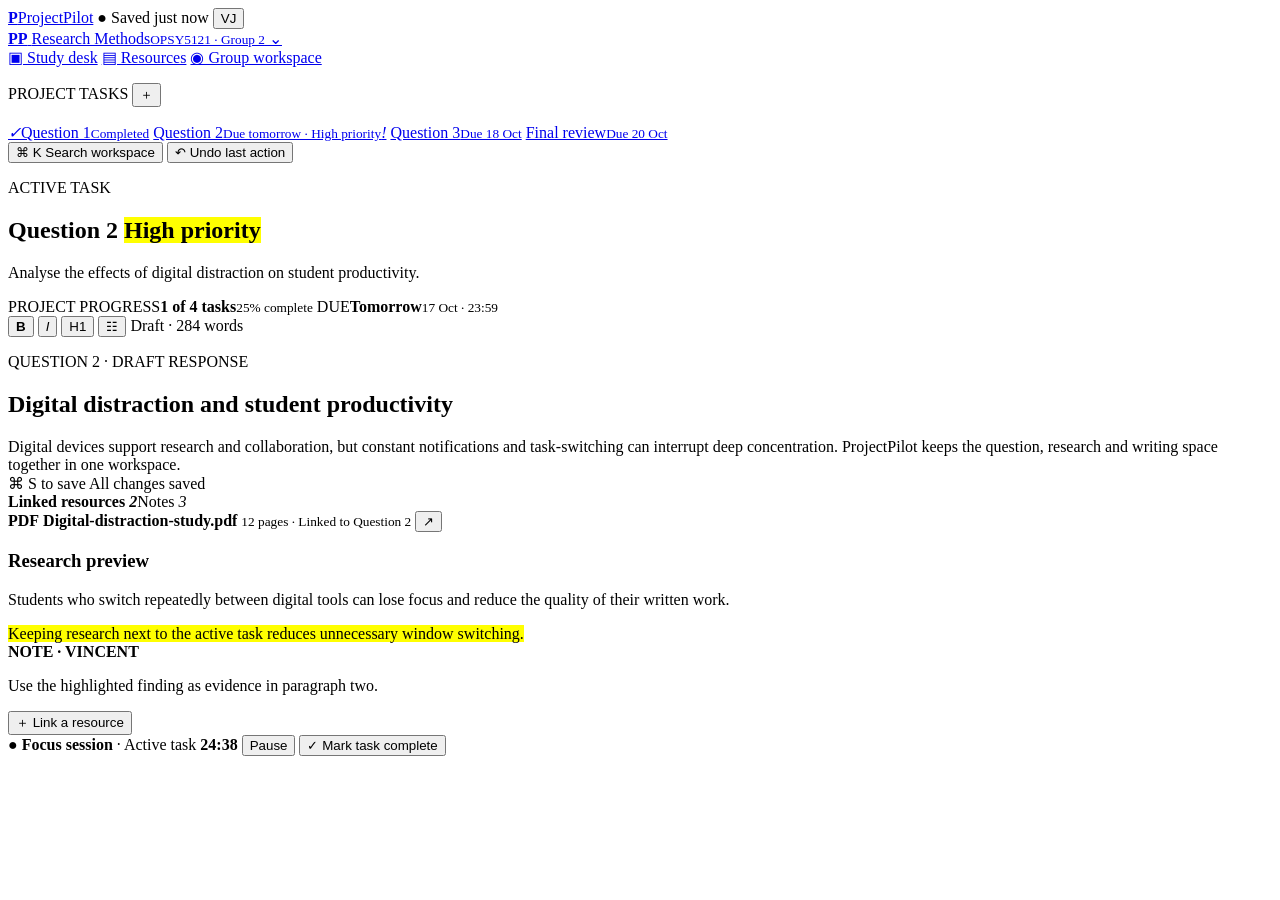
==== index.html @ 56016ac1 "Add initial HTML structure for ProjectPilot" ====
<!doctype html>
<html lang="en">
<head>
  <meta charset="utf-8">
  <meta name="viewport" content="width=device-width, initial-scale=1">
  <title>ProjectPilot</title>
  <link rel="stylesheet" href="css/styles.css">
</head>
<body>
  <header class="top">
    <a class="brand" href="index.html"><b>P</b>ProjectPilot</a>
    <span class="saved">● Saved just now</span>
    <button class="avatar">VJ</button>
  </header>

  <main>
    <aside>
      <a class="project" href="index.html">
        <b>PP</b>
        <span>Research Methods<small>OPSY5121 · Group 2</small></span>
        ⌄
      </a>

      <nav>
        <a class="active" href="index.html">▣ Study desk</a>
        <a href="services.html">▤ Resources</a>
        <a href="Users.html">◉ Group workspace</a>
      </nav>

      <section class="tasks">
        <p>PROJECT TASKS <button>＋</button></p>
        <a href="index.html?task=q1"><i class="done">✓</i><span>Question 1<small>Completed</small></span></a>
        <a href="index.html?task=q2"><i></i><span>Question 2<small>Due tomorrow · High priority</small></span><em>!</em></a>
        <a href="index.html?task=q3"><i></i><span>Question 3<small>Due 18 Oct</small></span></a>
        <a href="index.html?task=review"><i></i><span>Final review<small>Due 20 Oct</small></span></a>
      </section>

      <footer>
        <button>⌘ K Search workspace</button>
        <button>↶ Undo last action</button>
      </footer>
    </aside>

    <section class="workspace">
      <header class="workspace-header">
        <div>
          <p class="eyebrow">ACTIVE TASK</p>
          <h1 id="title">Question 2 <mark id="priority">High priority</mark></h1>
          <p id="description">Analyse the effects of digital distraction on student productivity.</p>
        </div>

        <div class="metrics">
          <span>PROJECT PROGRESS<b id="progress">1 of 4 tasks</b><i><u></u></i><small>25% complete</small></span>
          <span>DUE<b id="due">Tomorrow</b><small id="date">17 Oct · 23:59</small></span>
        </div>
      </header>

      <div class="desk">
        <article class="card editor">
          <div class="toolbar">
            <button><b>B</b></button>
            <button><i>I</i></button>
            <button>H1</button>
            <button>☷</button>
            <span>Draft · 284 words</span>
          </div>

          <div class="document" contenteditable="true">
            <p id="label">QUESTION 2 · DRAFT RESPONSE</p>
            <h2 id="heading">Digital distraction and student productivity</h2>
            <div id="text">
              Digital devices support research and collaboration, but constant notifications and task-switching can interrupt deep concentration. ProjectPilot keeps the question, research and writing space together in one workspace.
            </div>
          </div>

          <footer>⌘ S to save <span>All changes saved</span></footer>
        </article>

        <aside class="card resource-panel">
          <div class="tabs"><b>Linked resources <i>2</i></b><span>Notes <i>3</i></span></div>

          <section class="pdf">
            <header>
              <strong>PDF</strong>
              <span>
                <b id="pdf">Digital-distraction-study.pdf</b>
                <small id="pdf-info">12 pages · Linked to Question 2</small>
              </span>
              <button>↗</button>
            </header>

            <div class="paper">
              <h3>Research preview</h3>
              <p>Students who switch repeatedly between digital tools can lose focus and reduce the quality of their written work.</p>
              <mark>Keeping research next to the active task reduces unnecessary window switching.</mark>
            </div>
          </section>

          <section class="note">
            <b id="author">NOTE · VINCENT</b>
            <p id="note">Use the highlighted finding as evidence in paragraph two.</p>
          </section>

          <button class="link-button">＋ Link a resource</button>
        </aside>
      </div>

      <div class="timer">
        <span>● <b>Focus session</b> · Active task</span>
        <strong>24:38</strong>
        <button>Pause</button>
        <button class="primary">✓ Mark task complete</button>
      </div>
    </section>
  </main>

  <script>
    const tasks = {
      q1: {
        title: "Question 1", priority: "Completed",
        description: "Explain the ProjectPilot main workspace.",
        progress: "1 of 4 tasks", due: "Completed", date: "Submitted",
        label: "QUESTION 1 · COMPLETED RESPONSE",
        heading: "The ProjectPilot main workspace",
        text: "ProjectPilot gives students one digital study desk where they can plan tasks, read research, write answers and monitor progress without switching between multiple windows.",
        pdf: "Assignment-brief.docx",
        pdfInfo: "General instructions · Linked to Question 1",
        author: "NOTE · ETHAN",
        note: "Explain how the one-screen layout reduces distraction."
      },
      q2: {
        title: "Question 2", priority: "High priority",
        description: "Analyse the effects of digital distraction on student productivity.",
        progress: "1 of 4 tasks", due: "Tomorrow", date: "17 Oct · 23:59",
        label: "QUESTION 2 · DRAFT RESPONSE",
        heading: "Digital distraction and student productivity",
        text: "Digital devices support research and collaboration, but constant notifications and task-switching can interrupt deep concentration. ProjectPilot keeps the question, research and writing space together in one workspace.",
        pdf: "Digital-distraction-study.pdf",
        pdfInfo: "12 pages · Linked to Question 2",
        author: "NOTE · VINCENT",
        note: "Use the highlighted finding as evidence in paragraph two."
      },
      q3: {
        title: "Question 3", priority: "Medium priority",
        description: "Describe how users interact with ProjectPilot.",
        progress: "1 of 4 tasks", due: "18 October", date: "18 Oct · 23:59",
        label: "QUESTION 3 · DRAFT RESPONSE",
        heading: "How users interact with ProjectPilot",
        text: "Students select a task, type in the centre area and view linked notes and resources on the right. Search, task completion and the focus timer support productive work.",
        pdf: "Student-interaction-notes.pdf",
        pdfInfo: "8 pages · Linked to Question 3",
        author: "NOTE · MNQWENO",
        note: "Mention task dragging, search and the focus timer."
      },
      review: {
        title: "Final review", priority: "Not started",
        description: "Review all work before submission.",
        progress: "1 of 4 tasks", due: "20 October", date: "20 Oct · 23:59",
        label: "FINAL REVIEW · CHECKLIST",
        heading: "Final project review",
        text: "Check that all answers are complete, resources are linked, responsibilities are clear and every marking-rubric requirement is demonstrated.",
        pdf: "Marking-rubric.pdf",
        pdfInfo: "2 pages · Linked to Final Review",
        author: "NOTE · GROUP",
        note: "Confirm every group member has completed their role."
      }
    };

    const selected = new URLSearchParams(window.location.search).get("task") || "q2";
    const task = tasks[selected] || tasks.q2;

    document.getElementById("title").childNodes[0].nodeValue = task.title + " ";
    document.getElementById("priority").textContent = task.priority;
    document.getElementById("description").textContent = task.description;
    document.getElementById("progress").textContent = task.progress;
    document.getElementById("due").textContent = task.due;
    document.getElementById("date").textContent = task.date;
    document.getElementById("label").textContent = task.label;
    document.getElementById("heading").textContent = task.heading;
    document.getElementById("text").textContent = task.text;
    document.getElementById("pdf").textContent = task.pdf;
    document.getElementById("pdf-info").textContent = task.pdfInfo;
    document.getElementById("author").textContent = task.author;
    document.getElementById("note").textContent = task.note;
  </script>
</body>
</html>
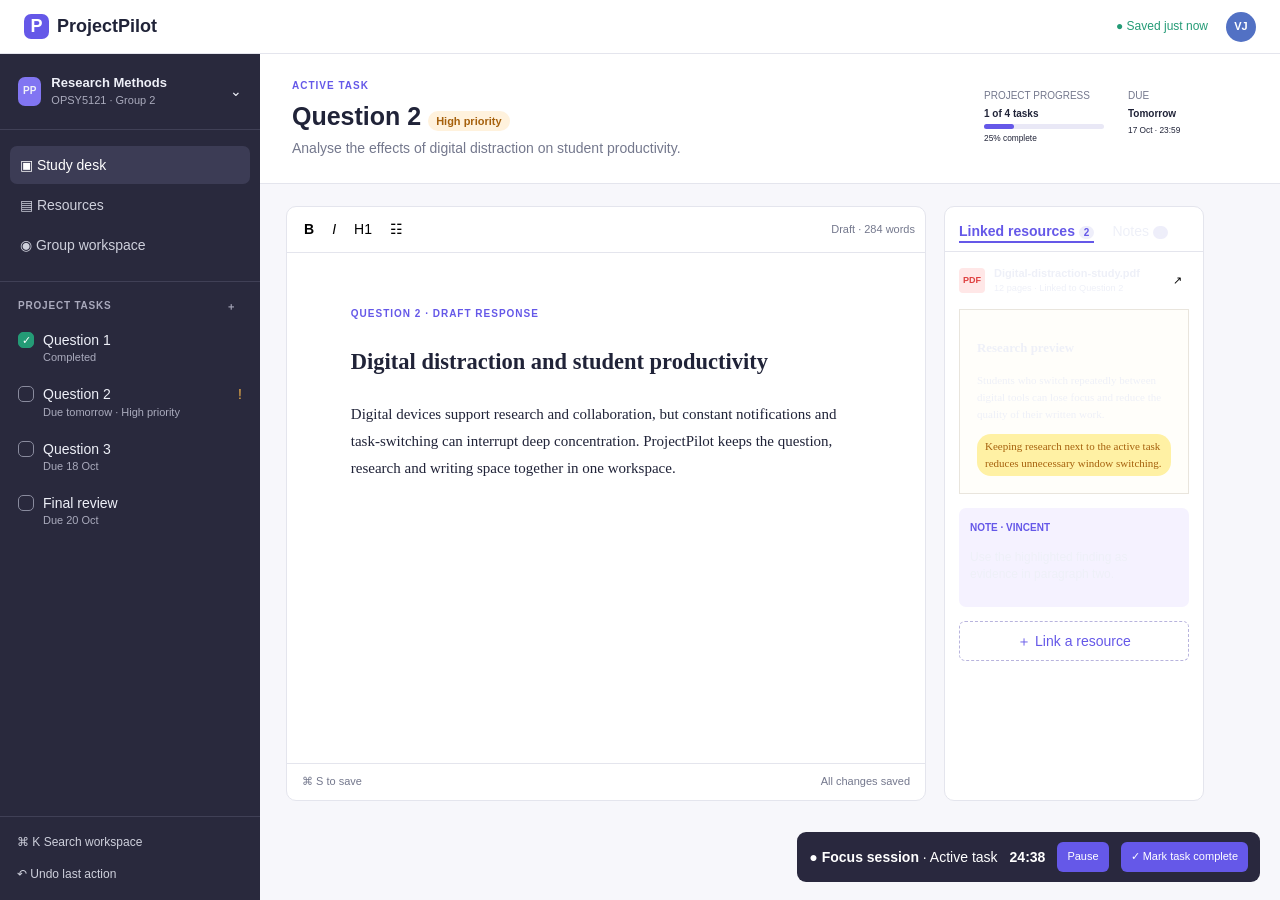
==== commit f255b212: "Update stylesheet link in index.html" ====
--- a/index.html
+++ b/index.html
@@ -4,7 +4,7 @@
   <meta charset="utf-8">
   <meta name="viewport" content="width=device-width, initial-scale=1">
   <title>ProjectPilot</title>
-  <link rel="stylesheet" href="css/styles.css">
+  <link rel="stylesheet" href="styles.css">
 </head>
 <body>
   <header class="top">
--- a/styles.css
+++ b/styles.css
@@ -0,0 +1,614 @@
+:root {
+  --ink: #202338;
+  --muted: #74788d;
+  --line: #e4e5ed;
+  --violet: #6558e8;
+  --side: #29293d;
+  --soft: #f7f7fb;
+  --green: #249b76;
+}
+
+* {
+  box-sizing: border-box;
+}
+
+body {
+  margin: 0;
+  color: var(--ink);
+  background: var(--soft);
+  font: 14px/1.45 "Segoe UI", Arial, sans-serif;
+}
+
+a {
+  color: inherit;
+  text-decoration: none;
+}
+
+button {
+  cursor: pointer;
+  font: inherit;
+}
+
+.top {
+  height: 54px;
+  display: flex;
+  align-items: center;
+  gap: 18px;
+  padding: 0 24px;
+  background: white;
+  border-bottom: 1px solid var(--line);
+}
+
+.brand {
+  display: flex;
+  align-items: center;
+  gap: 8px;
+  font-size: 18px;
+  font-weight: 700;
+}
+
+.brand b {
+  width: 25px;
+  height: 25px;
+  color: white;
+  line-height: 25px;
+  text-align: center;
+  background: var(--violet);
+  border-radius: 7px;
+}
+
+.saved {
+  margin-left: auto;
+  color: var(--green);
+  font-size: 12px;
+}
+
+.avatar {
+  width: 30px;
+  height: 30px;
+  color: white;
+  background: #5271c4;
+  border: 0;
+  border-radius: 50%;
+  font-size: 11px;
+  font-weight: bold;
+}
+
+main {
+  display: flex;
+  min-height: calc(100vh - 54px);
+}
+
+aside {
+  width: 260px;
+  display: flex;
+  flex-direction: column;
+  color: #eef0f8;
+  background: var(--side);
+}
+
+.project {
+  display: flex;
+  align-items: center;
+  gap: 10px;
+  padding: 20px 18px;
+  border-bottom: 1px solid #404056;
+}
+
+.project > b {
+  padding: 7px 5px;
+  background: #8175f2;
+  border-radius: 7px;
+  font-size: 10px;
+}
+
+.project span {
+  flex: 1;
+  font-size: 13px;
+  font-weight: bold;
+}
+
+.project small,
+.tasks small {
+  display: block;
+  color: #aaabbd;
+  font-size: 11px;
+  font-weight: normal;
+}
+
+nav {
+  padding: 14px 10px;
+  border-bottom: 1px solid #404056;
+}
+
+nav a {
+  display: block;
+  margin: 2px 0;
+  padding: 9px 10px;
+  color: #ced0dc;
+  border-radius: 7px;
+}
+
+nav a:hover,
+nav .active,
+.tasks a:hover {
+  color: white;
+  background: #3c3c55;
+}
+
+.tasks {
+  flex: 1;
+  padding: 17px 10px;
+}
+
+.tasks p {
+  margin: 0 8px 8px;
+  color: #aaaabd;
+  font-size: 10px;
+  font-weight: bold;
+  letter-spacing: .08em;
+}
+
+.tasks p button {
+  float: right;
+  color: inherit;
+  background: transparent;
+  border: 0;
+}
+
+.tasks a {
+  display: flex;
+  align-items: flex-start;
+  gap: 9px;
+  padding: 9px 8px;
+  border-radius: 7px;
+}
+
+.tasks i {
+  width: 16px;
+  height: 16px;
+  flex: none;
+  margin-top: 2px;
+  border: 1px solid #898b9e;
+  border-radius: 5px;
+}
+
+.tasks .done {
+  color: white;
+  text-align: center;
+  background: var(--green);
+  border-color: var(--green);
+  font-size: 11px;
+  font-style: normal;
+}
+
+.tasks em {
+  margin-left: auto;
+  color: #f0b049;
+  font-style: normal;
+}
+
+aside footer {
+  padding: 10px;
+  border-top: 1px solid #404056;
+}
+
+aside footer button {
+  display: block;
+  width: 100%;
+  padding: 7px;
+  color: #ced0dc;
+  text-align: left;
+  background: transparent;
+  border: 0;
+  font-size: 12px;
+}
+
+.workspace,
+.page {
+  flex: 1;
+  min-width: 0;
+}
+
+.page {
+  padding: 0 32px 32px;
+}
+
+.workspace-header {
+  display: flex;
+  justify-content: space-between;
+  align-items: center;
+  gap: 20px;
+  padding: 25px 32px;
+  background: white;
+  border-bottom: 1px solid var(--line);
+}
+
+.eyebrow {
+  margin: 0;
+  color: var(--violet);
+  font-size: 10px;
+  font-weight: bold;
+  letter-spacing: .1em;
+}
+
+h1 {
+  margin: 4px 0;
+  font-size: 25px;
+}
+
+.workspace-header p:not(.eyebrow) {
+  margin: 0;
+  color: var(--muted);
+}
+
+mark {
+  padding: 4px 8px;
+  color: #a6610d;
+  background: #fff2dd;
+  border-radius: 14px;
+  font-size: 11px;
+}
+
+.metrics {
+  display: flex;
+  gap: 24px;
+  color: var(--muted);
+  font-size: 10px;
+}
+
+.metrics span {
+  min-width: 120px;
+}
+
+.metrics b,
+.metrics small {
+  display: block;
+  margin: 3px 0;
+  color: var(--ink);
+}
+
+.metrics i {
+  display: block;
+  height: 5px;
+  background: #e9e8f6;
+  border-radius: 5px;
+}
+
+.metrics u {
+  display: block;
+  width: 25%;
+  height: 100%;
+  background: var(--violet);
+  border-radius: 5px;
+}
+
+.desk {
+  display: grid;
+  grid-template-columns: minmax(0, 1fr) 310px;
+  gap: 18px;
+  padding: 22px 26px 90px;
+}
+
+.card {
+  background: white;
+  border: 1px solid var(--line);
+  border-radius: 10px;
+}
+
+.toolbar {
+  display: flex;
+  gap: 4px;
+  align-items: center;
+  height: 46px;
+  padding: 0 10px;
+  border-bottom: 1px solid var(--line);
+}
+
+.toolbar button,
+.resource-panel button {
+  padding: 5px 7px;
+  background: transparent;
+  border: 0;
+}
+
+.toolbar span {
+  margin-left: auto;
+  color: var(--muted);
+  font-size: 11px;
+}
+
+.document {
+  min-height: 510px;
+  padding: 42px 10%;
+  font-family: Georgia, serif;
+  font-size: 15px;
+  line-height: 1.8;
+  outline: none;
+}
+
+.document > p {
+  color: var(--violet);
+  font-family: "Segoe UI", Arial, sans-serif;
+  font-size: 10px;
+  font-weight: bold;
+  letter-spacing: .1em;
+}
+
+.editor footer {
+  padding: 10px 15px;
+  color: var(--muted);
+  border-top: 1px solid var(--line);
+  font-size: 11px;
+}
+
+.editor footer span {
+  float: right;
+}
+
+.tabs {
+  display: flex;
+  gap: 18px;
+  padding: 14px 14px 8px;
+  border-bottom: 1px solid var(--line);
+}
+
+.tabs b {
+  color: var(--violet);
+  border-bottom: 2px solid var(--violet);
+}
+
+.tabs i {
+  padding: 1px 5px;
+  background: #eeeefa;
+  border-radius: 10px;
+  font-size: 10px;
+  font-style: normal;
+}
+
+.pdf {
+  padding: 14px;
+}
+
+.pdf header {
+  display: flex;
+  gap: 9px;
+  align-items: center;
+  font-size: 11px;
+}
+
+.pdf header > strong,
+.type {
+  padding: 6px 4px;
+  color: #df4141;
+  background: #ffe7e7;
+  border-radius: 4px;
+  font-size: 9px;
+}
+
+.pdf header span {
+  flex: 1;
+}
+
+.pdf header span > * {
+  display: block;
+}
+
+.paper {
+  margin-top: 13px;
+  padding: 17px;
+  background: #fffefa;
+  border: 1px solid #e9e5dd;
+  font: 11px/1.55 Georgia, serif;
+}
+
+.paper mark {
+  display: block;
+  margin-top: 10px;
+  background: #fff1a4;
+}
+
+.note {
+  margin: 0 14px 14px;
+  padding: 11px;
+  background: #f5f2ff;
+  border-radius: 7px;
+  font-size: 12px;
+}
+
+.note b {
+  color: var(--violet);
+  font-size: 10px;
+}
+
+.link-button {
+  width: calc(100% - 28px);
+  margin: 0 14px 15px;
+  padding: 9px !important;
+  color: var(--violet);
+  background: white !important;
+  border: 1px dashed #b8b4dd !important;
+  border-radius: 6px;
+}
+
+.timer {
+  position: fixed;
+  right: 20px;
+  bottom: 18px;
+  display: flex;
+  gap: 12px;
+  align-items: center;
+  padding: 10px 12px;
+  color: white;
+  background: #29283e;
+  border-radius: 9px;
+}
+
+.timer button,
+.primary {
+  padding: 7px 10px;
+  color: white;
+  background: var(--violet);
+  border: 0;
+  border-radius: 6px;
+  font-size: 11px;
+}
+
+.resource-layout {
+  display: grid;
+  grid-template-columns: minmax(0, 1fr) 285px;
+  gap: 25px;
+  margin-top: 25px;
+}
+
+.list {
+  overflow: hidden;
+  margin-bottom: 28px;
+  border: 1px solid var(--line);
+  border-radius: 9px;
+}
+
+.list article,
+.members article {
+  display: flex;
+  gap: 12px;
+  align-items: center;
+  padding: 13px;
+  border-bottom: 1px solid var(--line);
+}
+
+.list span {
+  flex: 1;
+}
+
+.list strong,
+.list small {
+  display: block;
+}
+
+.list small {
+  color: var(--muted);
+  font-size: 11px;
+}
+
+.list a {
+  color: var(--violet);
+  font-size: 11px;
+  font-weight: bold;
+}
+
+.safe {
+  align-self: start;
+  padding: 20px;
+}
+
+.safe p,
+.safe li {
+  color: var(--muted);
+  font-size: 12px;
+}
+
+.summary {
+  display: grid;
+  grid-template-columns: repeat(3, 1fr);
+  gap: 13px;
+  max-width: 900px;
+  margin: 25px 0;
+}
+
+.summary article {
+  padding: 16px;
+  background: white;
+  border: 1px solid var(--line);
+  border-radius: 9px;
+}
+
+.summary small,
+.summary span {
+  display: block;
+  color: var(--muted);
+  font-size: 10px;
+}
+
+.summary b {
+  display: block;
+  margin: 3px 0;
+  font-size: 22px;
+}
+
+.members {
+  max-width: 900px;
+  padding: 19px;
+}
+
+.members article {
+  display: grid;
+  grid-template-columns: 34px 1fr 130px 110px;
+}
+
+.members .avatar {
+  display: grid;
+  width: 32px;
+  height: 32px;
+  place-items: center;
+  font-style: normal;
+}
+
+.one { background: #8765bd; }
+.two { background: #5271c4; }
+.three { background: #df8b3e; }
+.four { background: #46a77f; }
+
+.members span b,
+.members span small {
+  display: block;
+}
+
+.members span small {
+  color: var(--muted);
+  font-size: 10px;
+}
+
+.members em {
+  color: var(--green);
+  font-size: 10px;
+  font-style: normal;
+  font-weight: bold;
+}
+
+.members .progress {
+  color: #b07316;
+}
+
+@media (max-width: 850px) {
+  aside {
+    width: 210px;
+  }
+
+  .desk,
+  .resource-layout {
+    grid-template-columns: 1fr;
+  }
+
+  .metrics {
+    display: none;
+  }
+}
+
+@media (max-width: 650px) {
+  aside {
+    display: none;
+  }
+
+  .page {
+    padding: 0 15px 25px;
+  }
+
+  .workspace-header {
+    padding: 18px;
+  }
+
+  .summary {
+    grid-template-columns: 1fr;
+  }
+}
